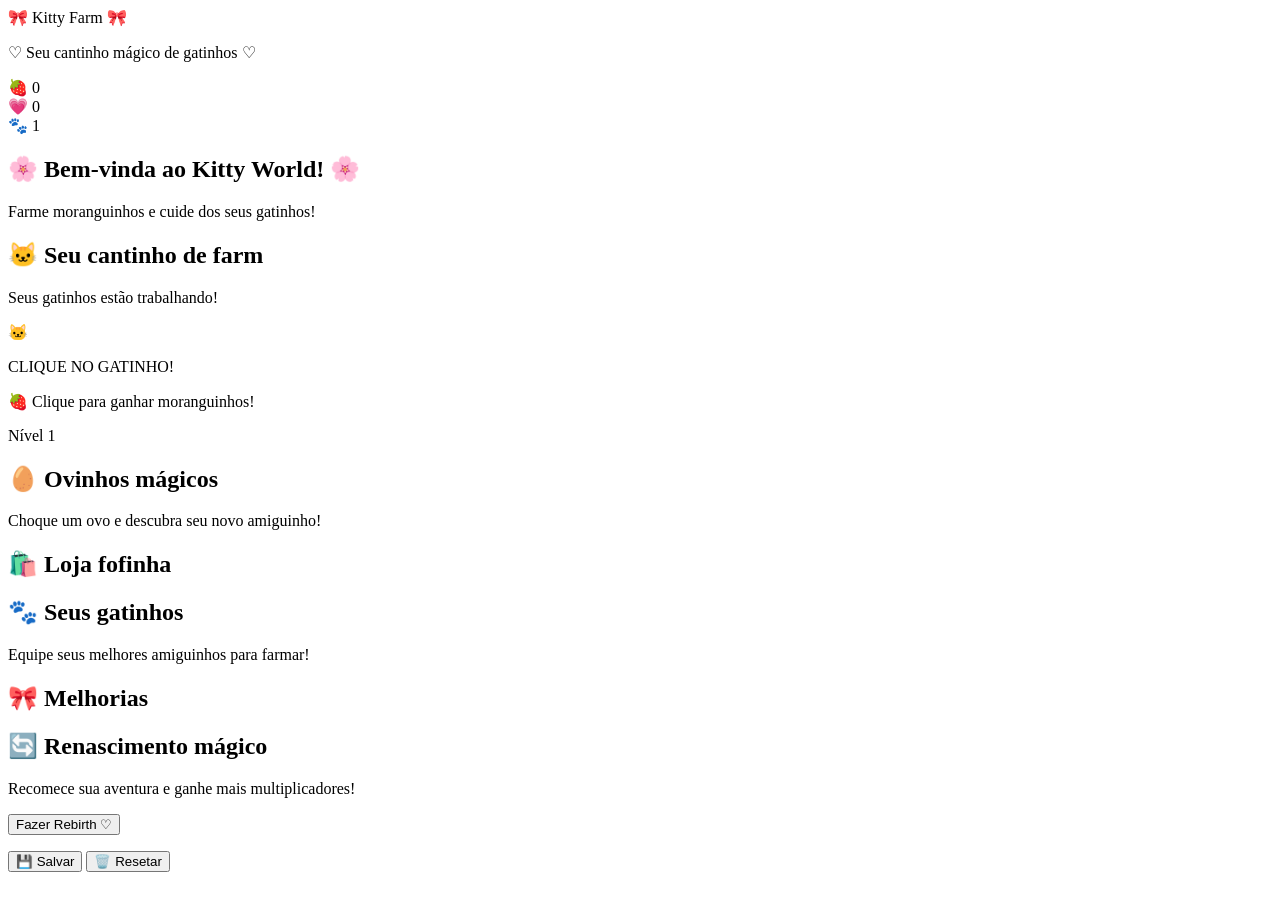
==== index.html @ 7ae61db7 "Create initial index.html for Kitty Farm Simulator Initial HTML structure for Kitty Farm Simulator, " ====
<!DOCTYPE html>
<html lang="pt-BR">
<head>
    <meta charset="UTF-8">
    <meta name="viewport" content="width=device-width, initial-scale=1.0">
    <title>Kitty Farm Simulator ♡</title>
    <link rel="stylesheet" href="style.css">
</head>
<body>

<header>
    <div class="logo">🎀 Kitty Farm 🎀</div>
    <p>♡ Seu cantinho mágico de gatinhos ♡</p>
</header>

<main>

    <section class="wallet">
        <div>🍓 <span id="coins">0</span></div>
        <div>💗 <span id="gems">0</span></div>
        <div>🐾 <span id="power">1</span></div>
    </section>

    <section class="welcome">
        <h2>🌸 Bem-vinda ao Kitty World! 🌸</h2>
        <p>Farme moranguinhos e cuide dos seus gatinhos!</p>
    </section>

    <section class="farm">
        <div class="farm-title">
            <h2>🐱 Seu cantinho de farm</h2>
            <p>Seus gatinhos estão trabalhando!</p>
        </div>

        <div class="big-cat" id="clickButton">
            <span>🐱</span>
            <p>CLIQUE NO GATINHO!</p>
        </div>

        <p class="farm-info">🍓 Clique para ganhar moranguinhos!</p>

        <div class="level">
            Nível <span id="level">1</span>
        </div>

        <div class="progress">
            <div id="progressBar"></div>
        </div>
    </section>

    <section class="panel">
        <h2>🥚 Ovinhos mágicos</h2>
        <p>Choque um ovo e descubra seu novo amiguinho!</p>

        <div class="egg-container" id="eggs"></div>
    </section>

    <section class="panel">
        <h2>🛍️ Loja fofinha</h2>
        <div id="shop" class="shop-grid"></div>
    </section>

    <section class="panel">
        <h2>🐾 Seus gatinhos</h2>
        <p>Equipe seus melhores amiguinhos para farmar!</p>
        <div id="inventory" class="pet-grid"></div>
        <p id="equipInfo"></p>
    </section>

    <section class="panel">
        <h2>🎀 Melhorias</h2>
        <div id="upgrades" class="shop-grid"></div>
    </section>

    <section class="panel">
        <h2>🔄 Renascimento mágico</h2>
        <p>Recomece sua aventura e ganhe mais multiplicadores!</p>
        <button class="pink-button" id="rebirthButton">
            Fazer Rebirth ♡
        </button>
        <p id="rebirthInfo"></p>
    </section>

    <footer>
        <button onclick="saveGame()">💾 Salvar</button>
        <button onclick="resetGame()">🗑️ Resetar</button>
    </footer>

</main>

<div id="notification"></div>

<script src="script.js"></script>
</body>
</html>
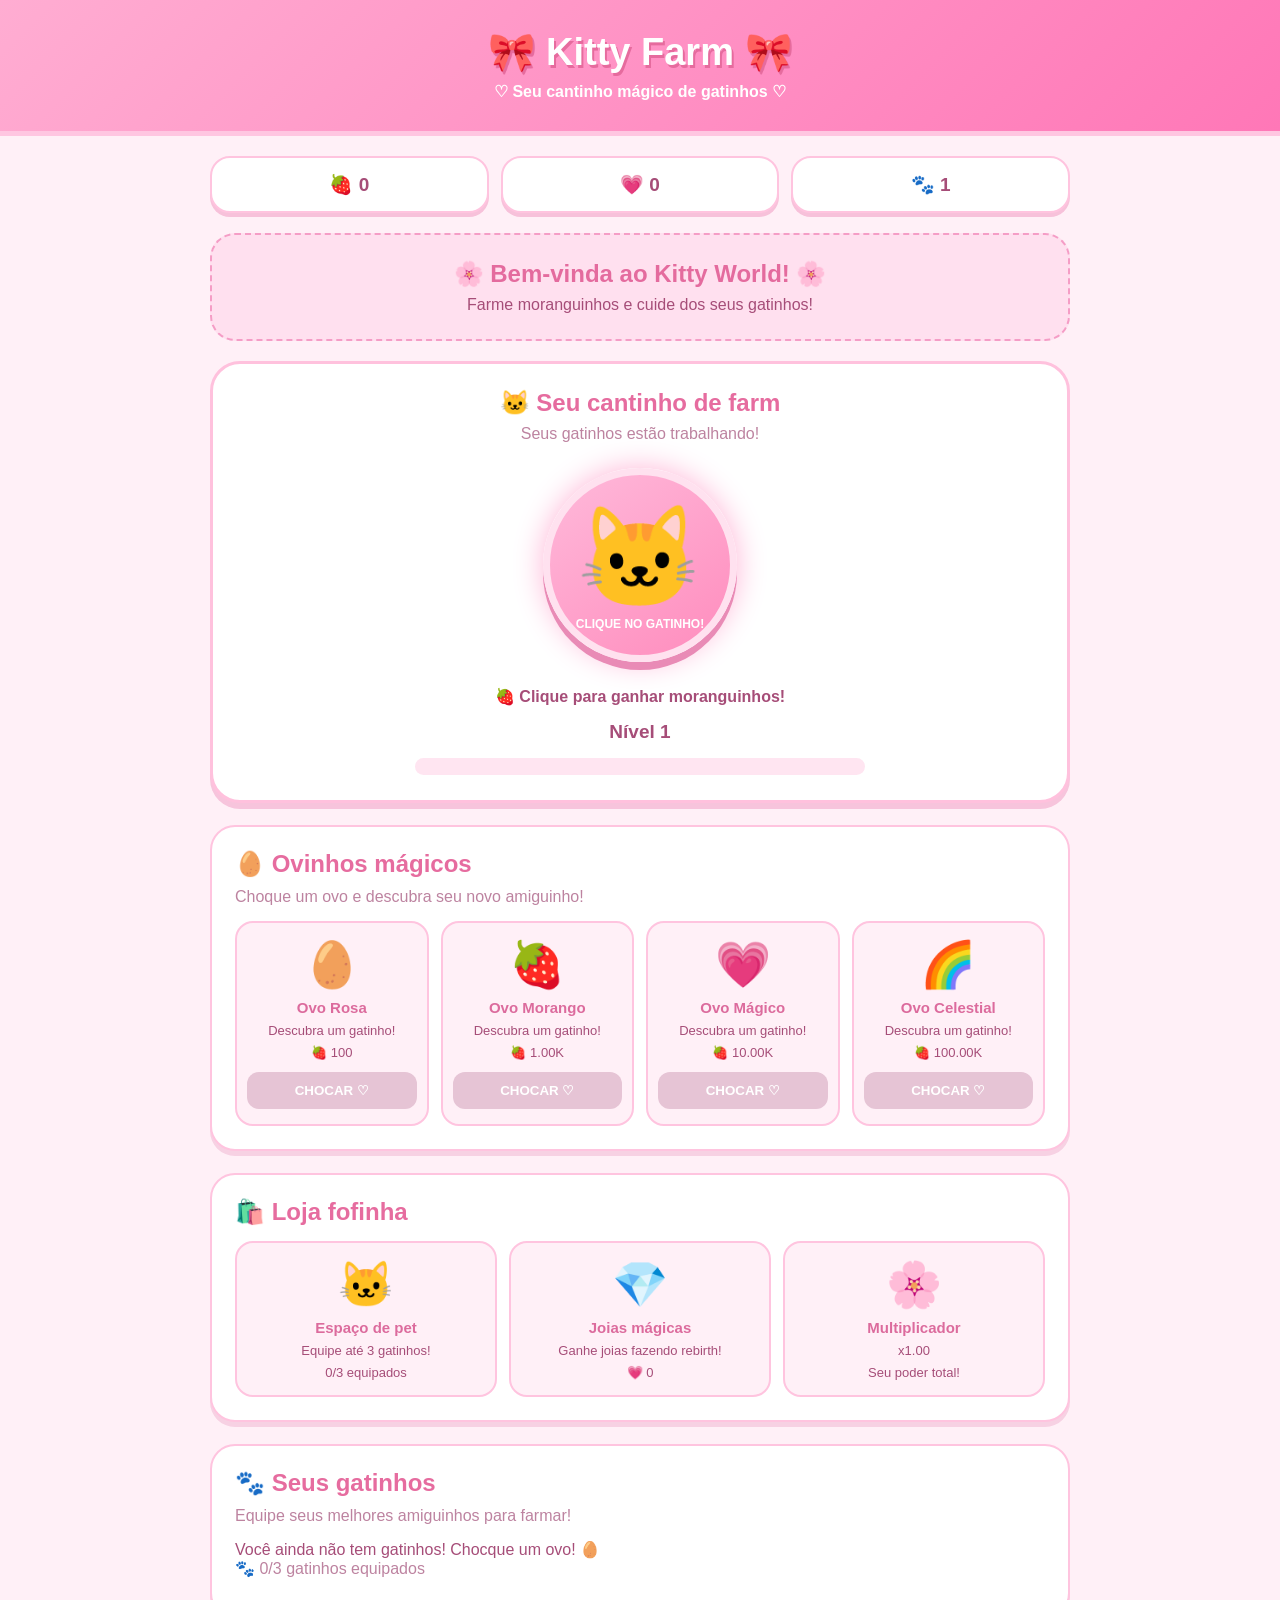
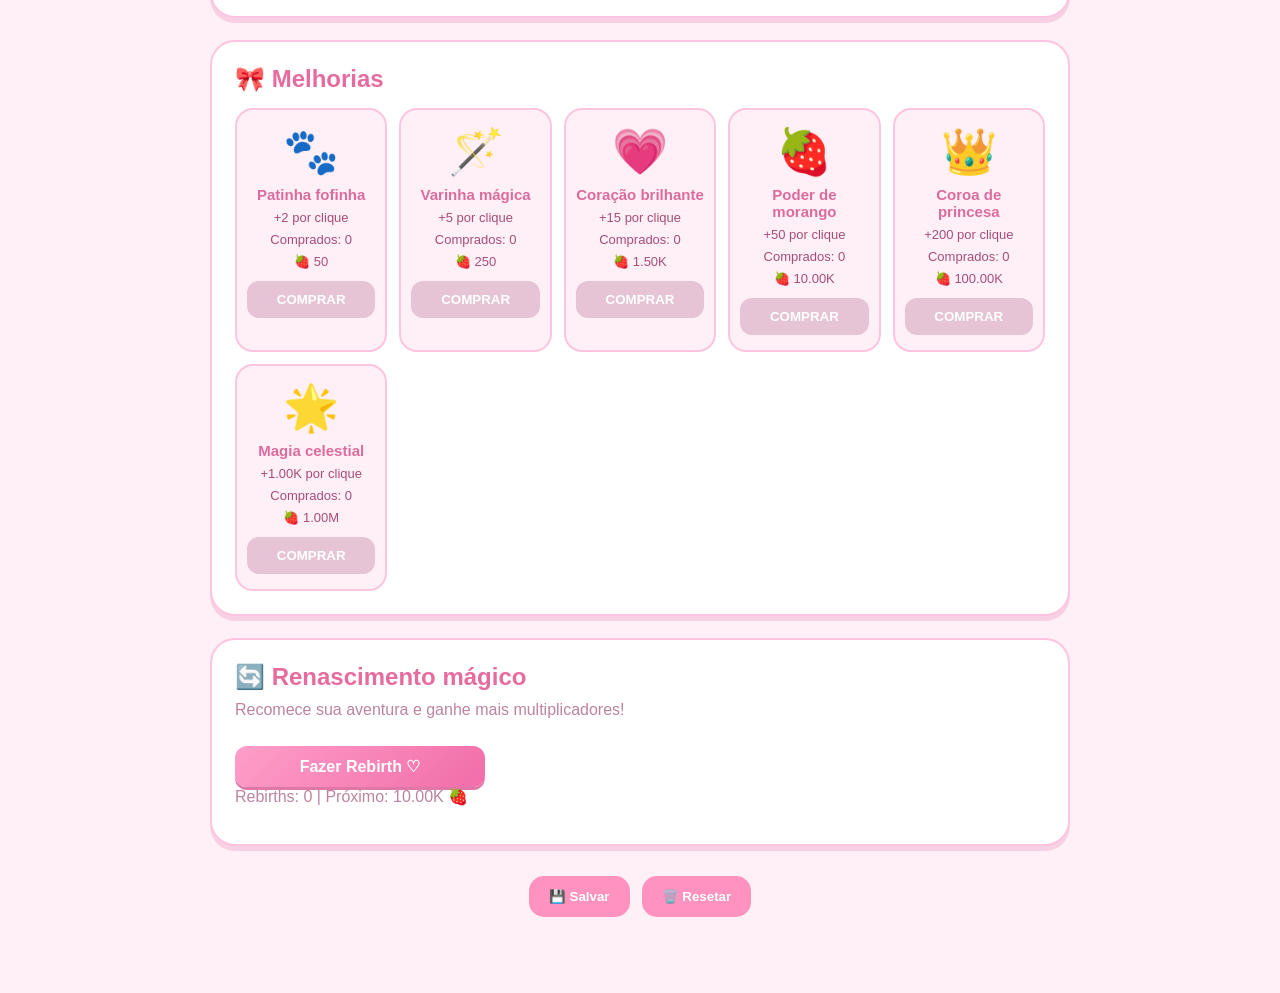
==== commit 67a964d9: "Update index.html" ====
--- a/index.html
+++ b/index.html
@@ -1,96 +1,11 @@
-
 <!DOCTYPE html>
 <html lang="pt-BR">
 <head>
     <meta charset="UTF-8">
-    <meta name="viewport" content="width=device-width, initial-scale=1.0">
-    <title>Kitty Farm Simulator ♡</title>
-    <link rel="stylesheet" href="style.css">
+    <meta http-equiv="refresh" content="0; url=joguinho/">
+    <title>Kitty Farm</title>
 </head>
 <body>
-
-<header>
-    <div class="logo">🎀 Kitty Farm 🎀</div>
-    <p>♡ Seu cantinho mágico de gatinhos ♡</p>
-</header>
-
-<main>
-
-    <section class="wallet">
-        <div>🍓 <span id="coins">0</span></div>
-        <div>💗 <span id="gems">0</span></div>
-        <div>🐾 <span id="power">1</span></div>
-    </section>
-
-    <section class="welcome">
-        <h2>🌸 Bem-vinda ao Kitty World! 🌸</h2>
-        <p>Farme moranguinhos e cuide dos seus gatinhos!</p>
-    </section>
-
-    <section class="farm">
-        <div class="farm-title">
-            <h2>🐱 Seu cantinho de farm</h2>
-            <p>Seus gatinhos estão trabalhando!</p>
-        </div>
-
-        <div class="big-cat" id="clickButton">
-            <span>🐱</span>
-            <p>CLIQUE NO GATINHO!</p>
-        </div>
-
-        <p class="farm-info">🍓 Clique para ganhar moranguinhos!</p>
-
-        <div class="level">
-            Nível <span id="level">1</span>
-        </div>
-
-        <div class="progress">
-            <div id="progressBar"></div>
-        </div>
-    </section>
-
-    <section class="panel">
-        <h2>🥚 Ovinhos mágicos</h2>
-        <p>Choque um ovo e descubra seu novo amiguinho!</p>
-
-        <div class="egg-container" id="eggs"></div>
-    </section>
-
-    <section class="panel">
-        <h2>🛍️ Loja fofinha</h2>
-        <div id="shop" class="shop-grid"></div>
-    </section>
-
-    <section class="panel">
-        <h2>🐾 Seus gatinhos</h2>
-        <p>Equipe seus melhores amiguinhos para farmar!</p>
-        <div id="inventory" class="pet-grid"></div>
-        <p id="equipInfo"></p>
-    </section>
-
-    <section class="panel">
-        <h2>🎀 Melhorias</h2>
-        <div id="upgrades" class="shop-grid"></div>
-    </section>
-
-    <section class="panel">
-        <h2>🔄 Renascimento mágico</h2>
-        <p>Recomece sua aventura e ganhe mais multiplicadores!</p>
-        <button class="pink-button" id="rebirthButton">
-            Fazer Rebirth ♡
-        </button>
-        <p id="rebirthInfo"></p>
-    </section>
-
-    <footer>
-        <button onclick="saveGame()">💾 Salvar</button>
-        <button onclick="resetGame()">🗑️ Resetar</button>
-    </footer>
-
-</main>
-
-<div id="notification"></div>
-
-<script src="script.js"></script>
+    <p>Abrindo Kitty Farm...</p>
 </body>
 </html>
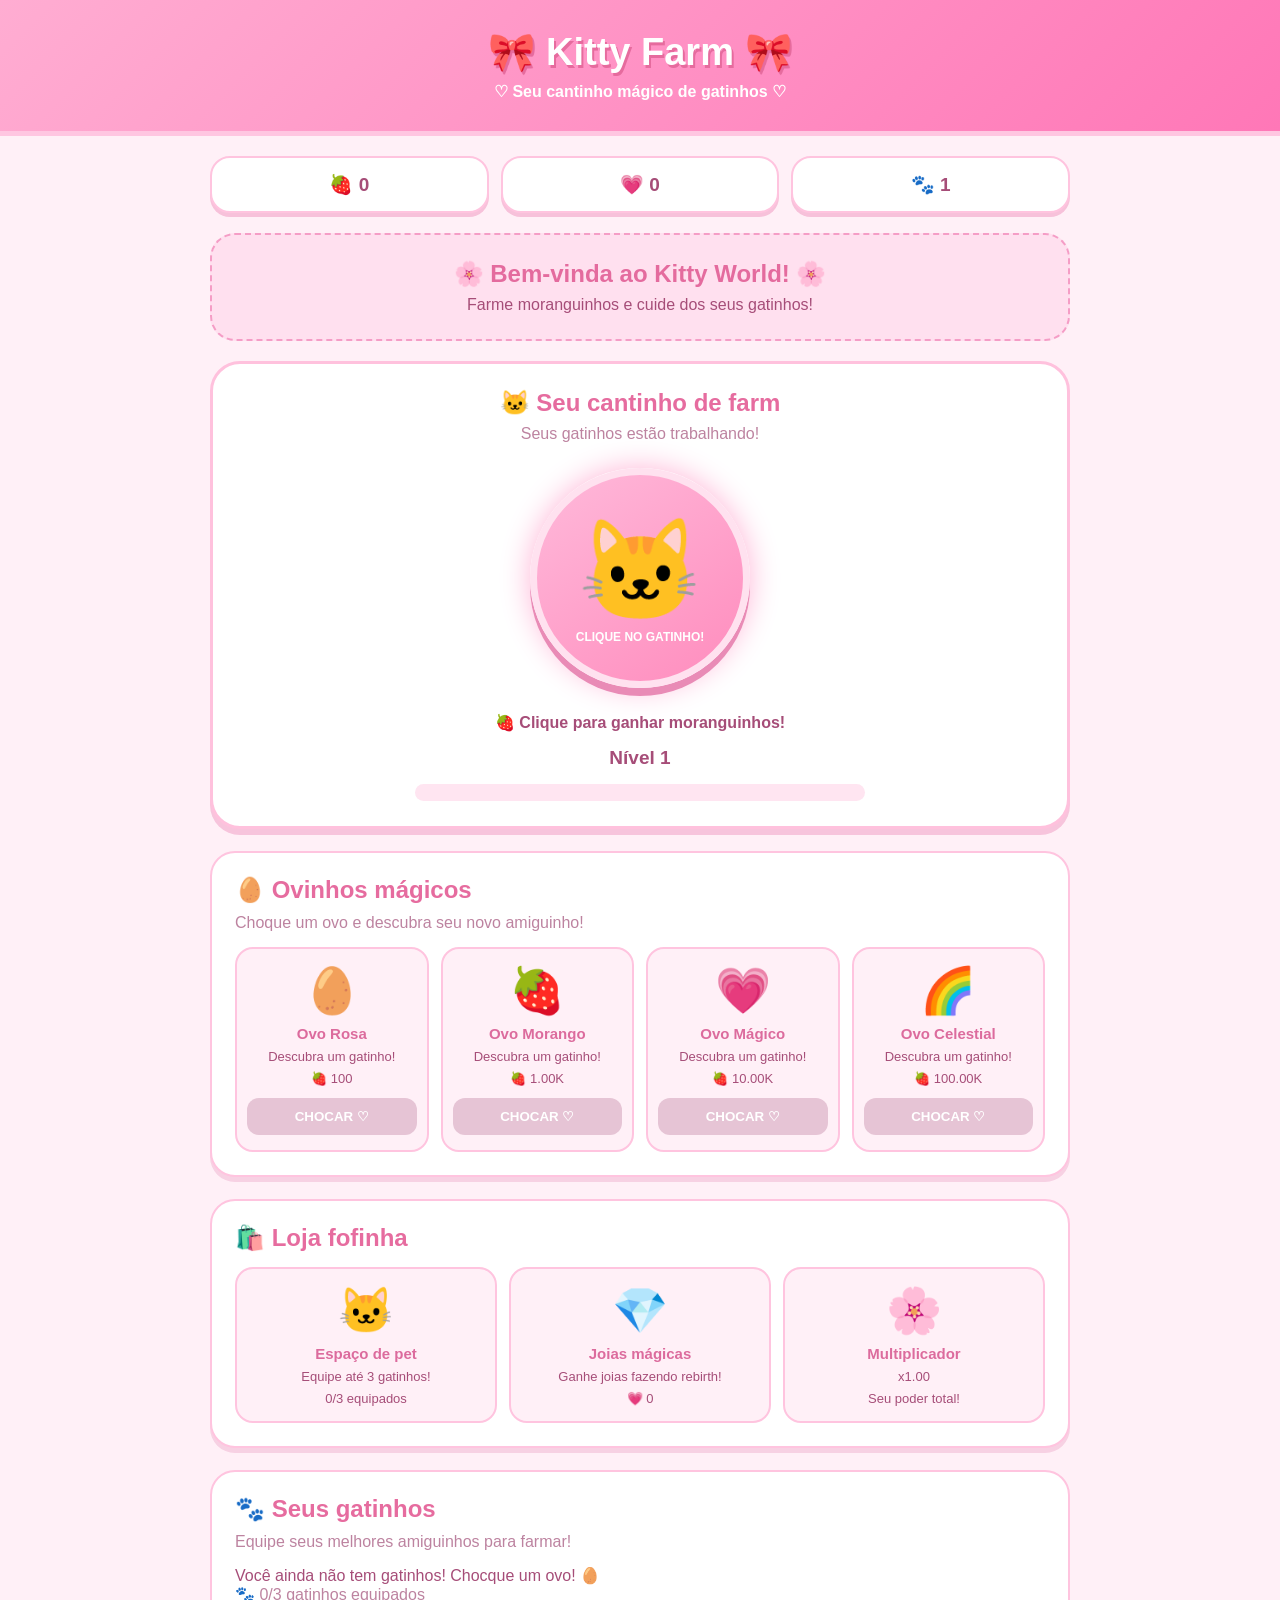
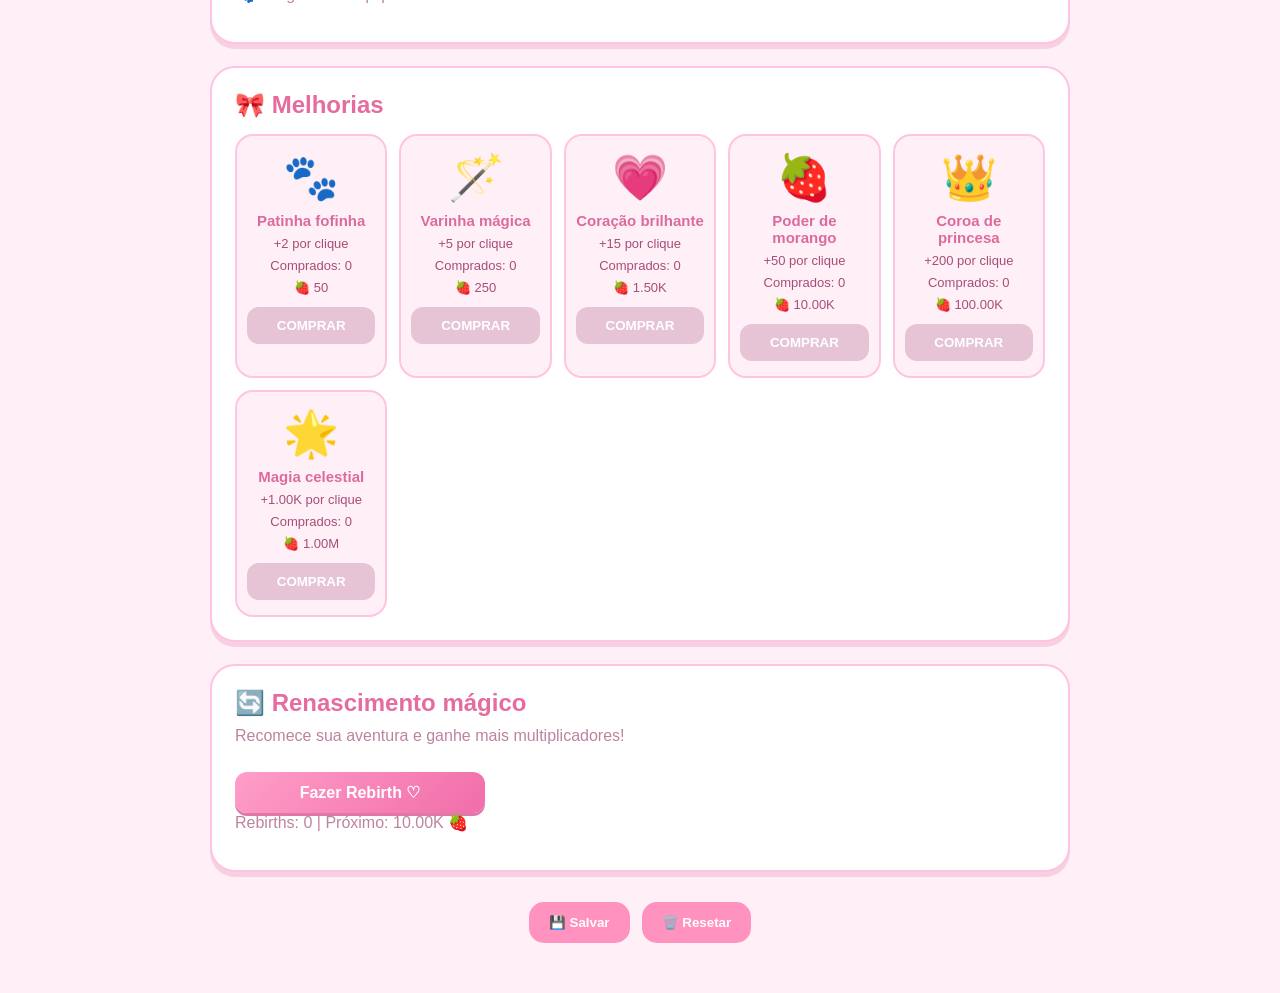
==== commit 94313469: "Update index.html with viewport and title changes" ====
--- a/index.html
+++ b/index.html
@@ -2,10 +2,14 @@
 <html lang="pt-BR">
 <head>
     <meta charset="UTF-8">
-    <meta http-equiv="refresh" content="0; url=joguinho/">
-    <title>Kitty Farm</title>
+    <meta name="viewport" content="width=device-width, initial-scale=1.0">
+    <title>Kitty Farm 🎀</title>
+    <script>
+        window.location.replace("./joguinho/");
+    </script>
 </head>
 <body>
-    <p>Abrindo Kitty Farm...</p>
+    <p>Abrindo Kitty Farm... 🐱</p>
+    <a href="./joguinho/">Clique aqui se não abrir automaticamente.</a>
 </body>
 </html>
